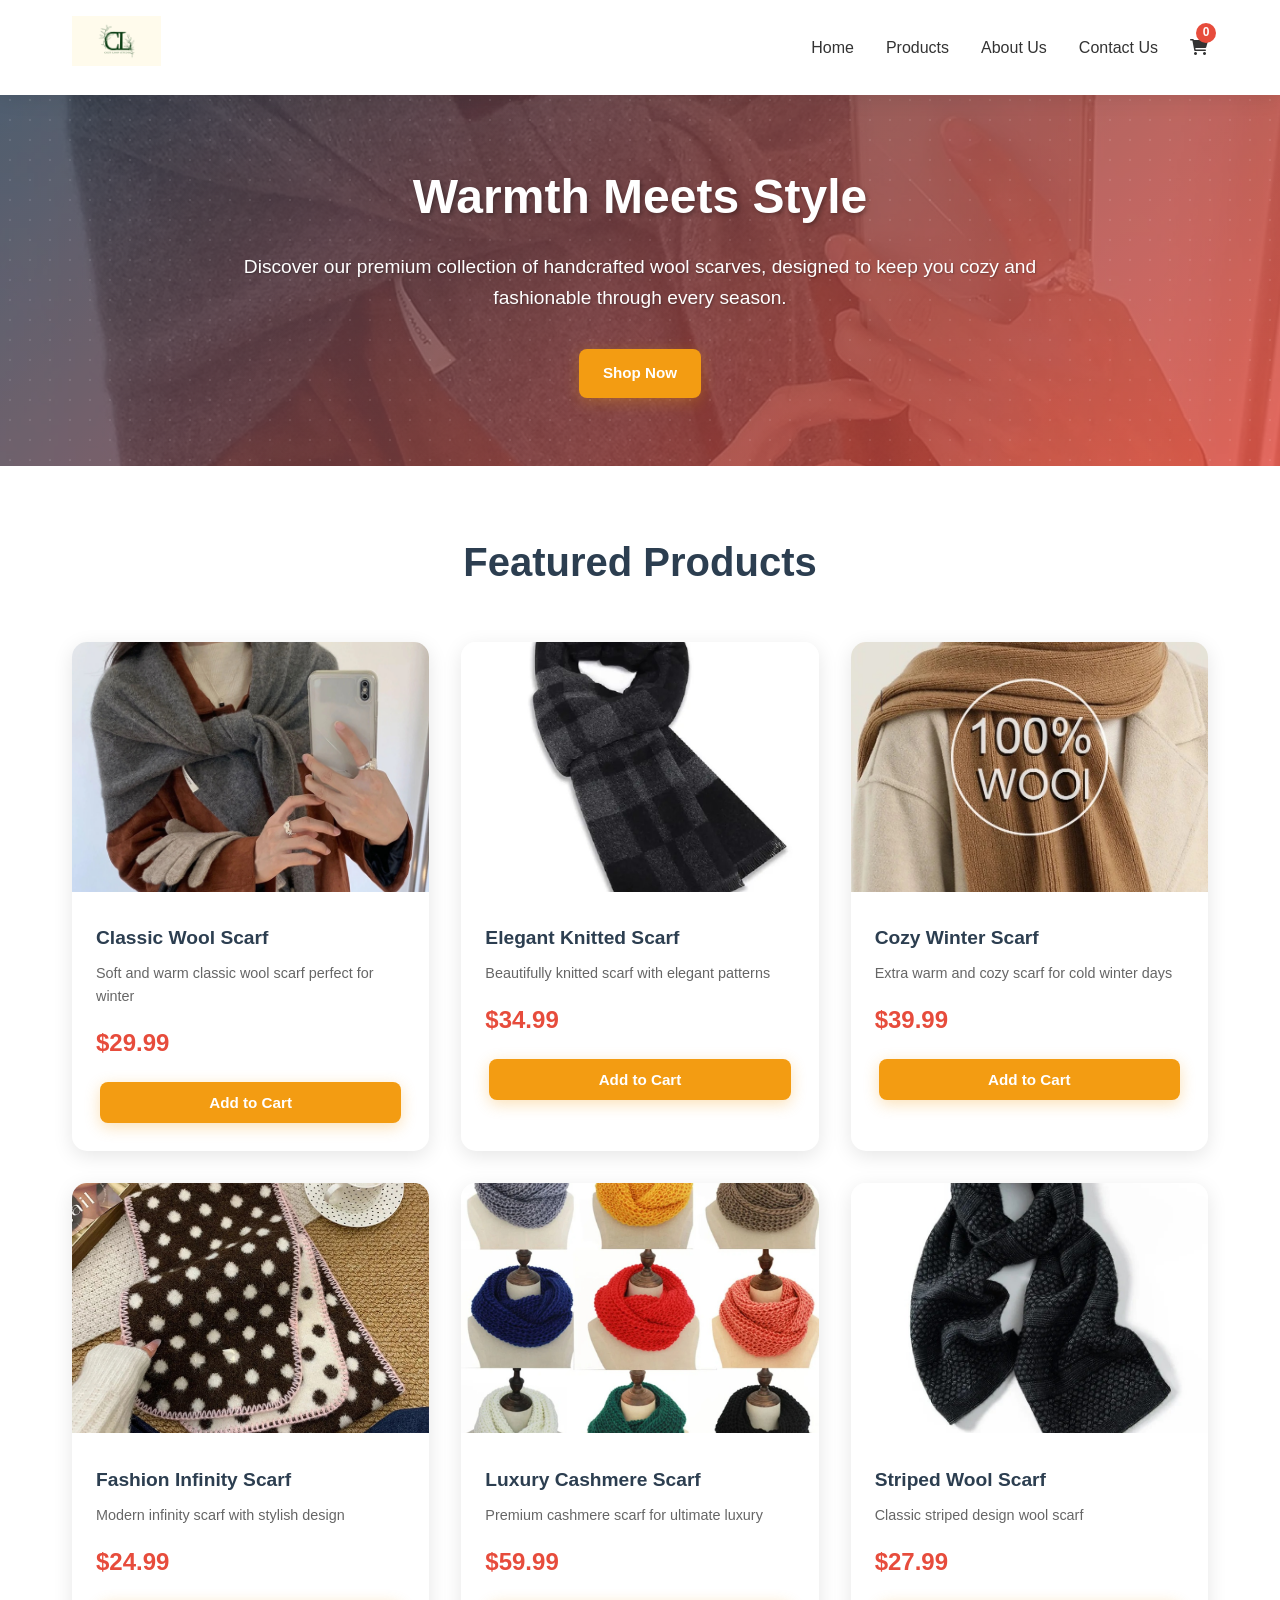
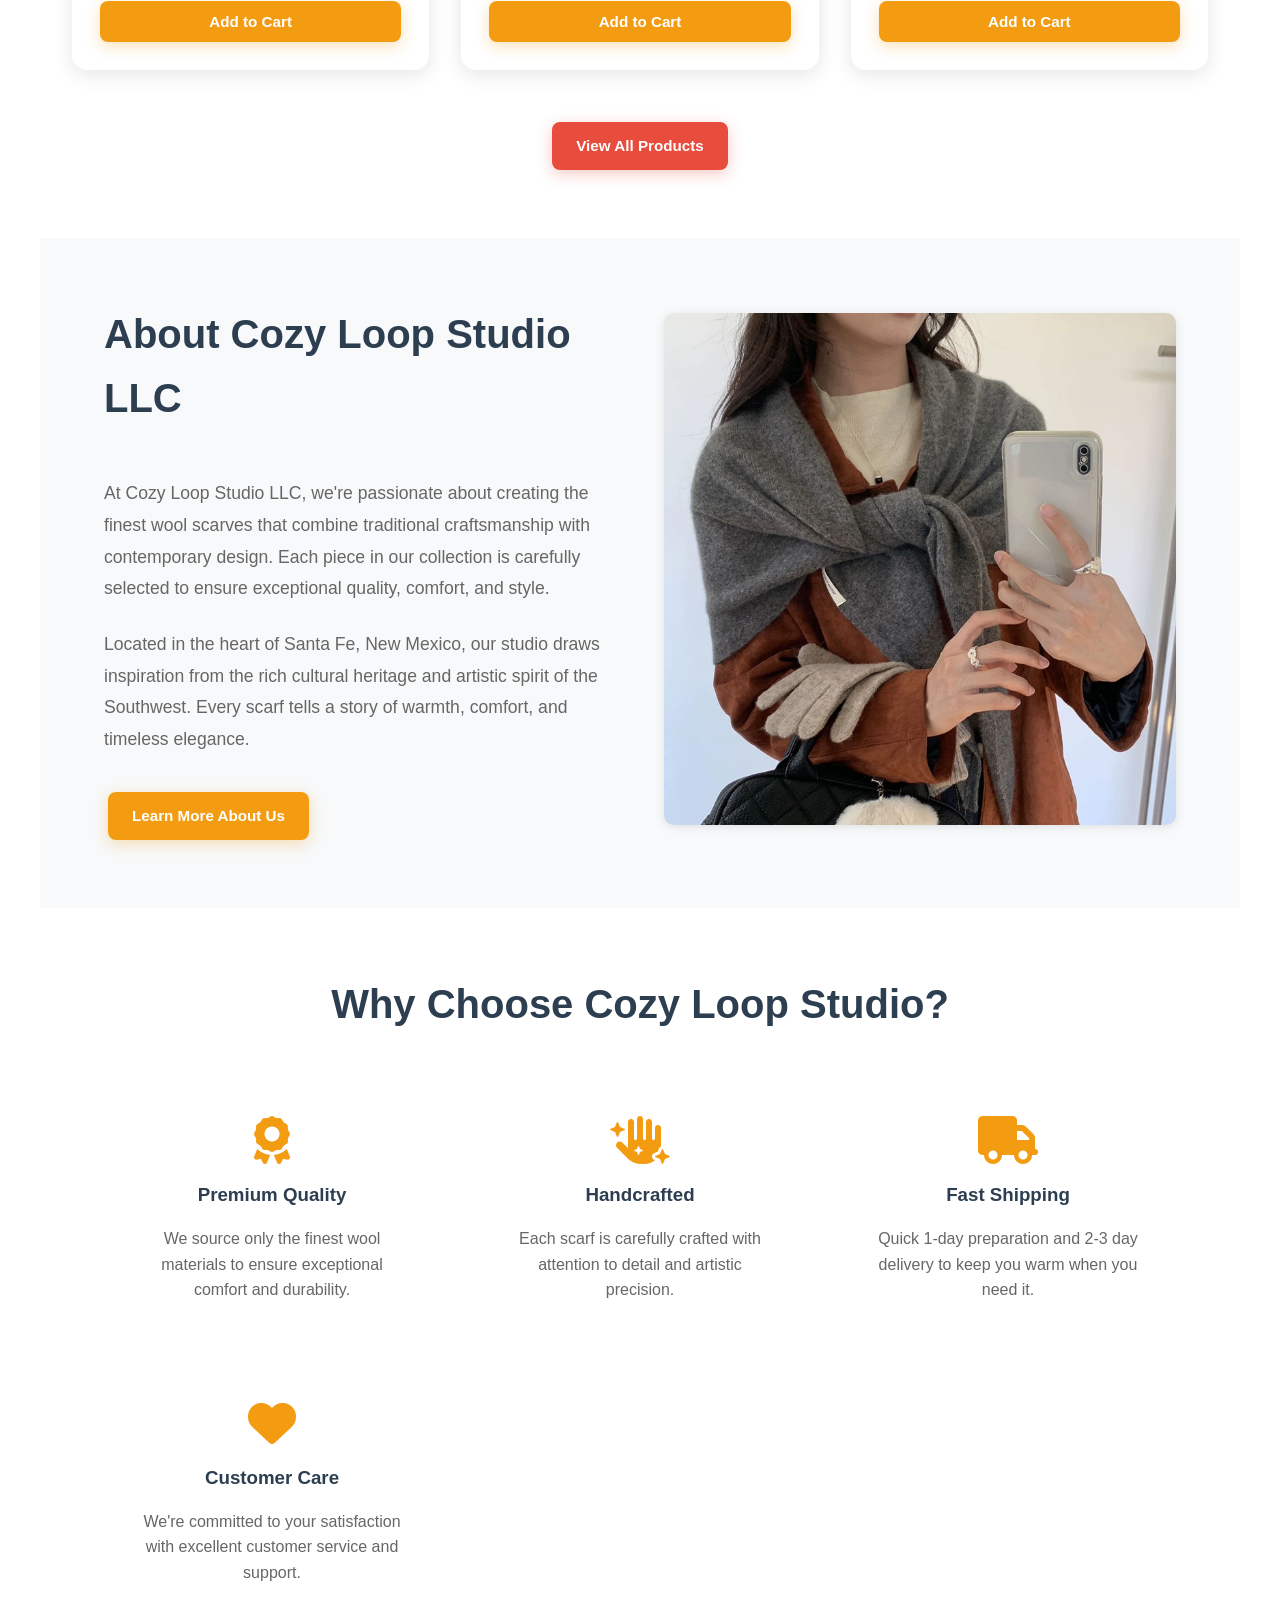
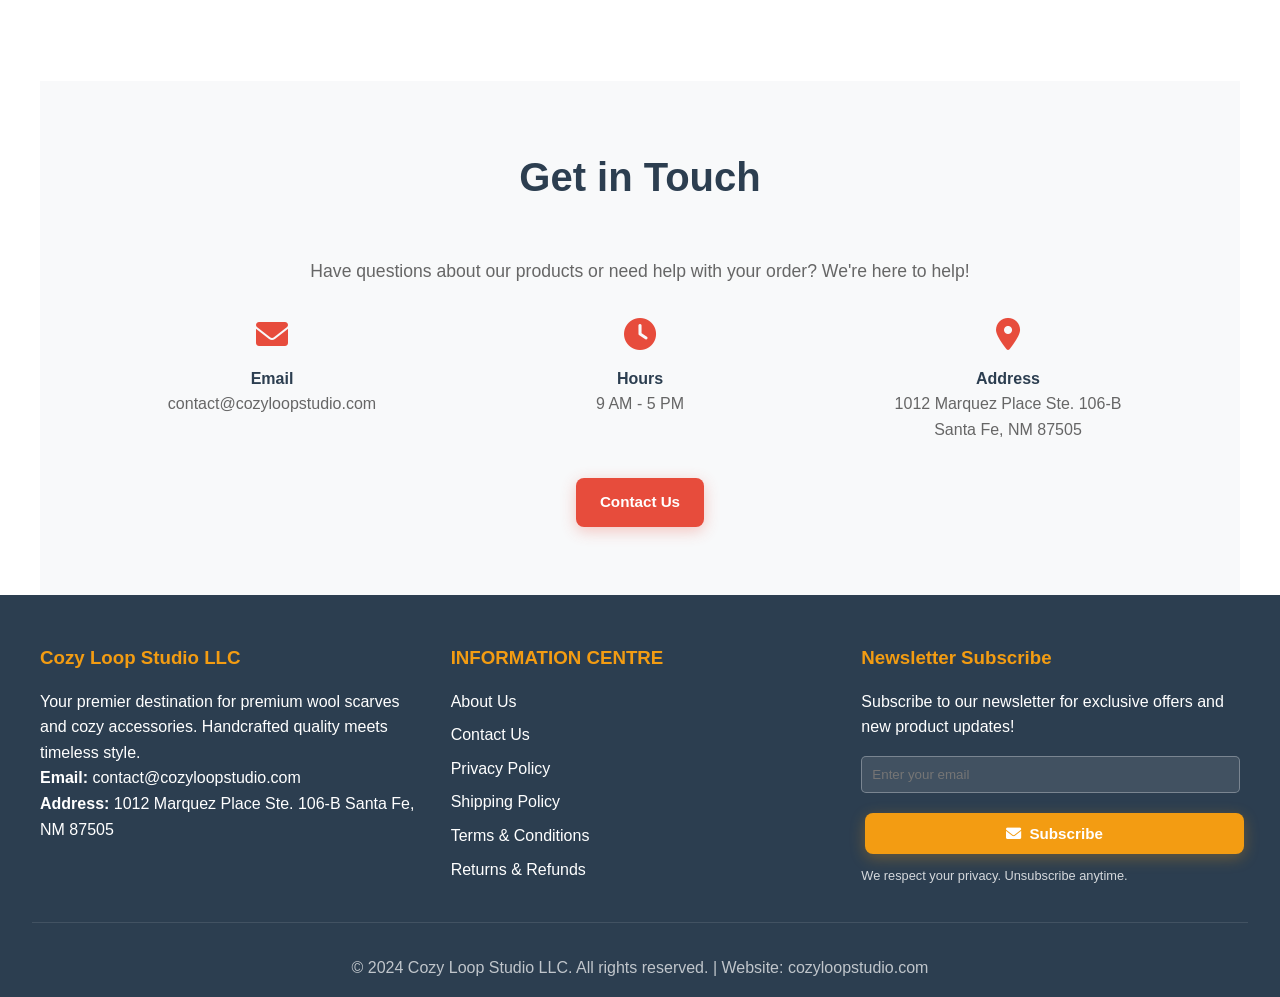
==== index.html @ 40c96709 "Cozy Loop Studio" ====
<!DOCTYPE html>
<html lang="en">
<head>
    <meta charset="UTF-8">
    <meta name="viewport" content="width=device-width, initial-scale=1.0">
    <title>Cozy Loop Studio LLC - Premium Wool Scarves</title>
    <meta name="description" content="Discover premium wool scarves and cozy accessories at Cozy Loop Studio LLC. Handcrafted quality for winter warmth and style.">
    <link rel="stylesheet" href="styles.css">
    <link href="https://cdnjs.cloudflare.com/ajax/libs/font-awesome/6.0.0/css/all.min.css" rel="stylesheet">
</head>
<body>
    <!-- Header & Navigation -->
    <header>
        <div class="nav-container">
            <a href="index.html" class="logo">
    <img src="logo/logo.webp" alt="Cozy Loop Studio LLC" style="height: 50px; width: auto;">
</a>
            <nav>
                <ul>
                    <li><a href="index.html">Home</a></li>
                    <li><a href="products.html">Products</a></li>
                    <li><a href="about.html">About Us</a></li>
                    <li><a href="contact.html">Contact Us</a></li>
                    <li>
                        <a href="cart.html" class="cart-icon">
                            <i class="fas fa-shopping-cart"></i>
                            <span class="cart-count">0</span>
                        </a>
                    </li>
                </ul>
            </nav>
        </div>
    </header>

    <!-- Hero Section -->
    <section class="hero">
        <div class="hero-content">
            <h1>Warmth Meets Style</h1>
            <p>Discover our premium collection of handcrafted wool scarves, designed to keep you cozy and fashionable through every season.</p>
            <a href="products.html" class="btn">Shop Now</a>
        </div>
    </section>

    <!-- Featured Products -->
    <section class="products">
        <h2 class="section-title">Featured Products</h2>
        <div class="product-grid" id="featured-products">
            <!-- Products will be loaded by JavaScript -->
        </div>
        <div style="text-align: center;">
            <a href="products.html" class="btn btn-secondary">View All Products</a>
        </div>
    </section>

    <!-- About Preview -->
    <section class="products" style="background: var(--bg-light);">
        <div style="max-width: 1200px; margin: 0 auto; padding: 0 2rem; display: grid; grid-template-columns: 1fr 1fr; gap: 3rem; align-items: center;">
            <div>
                <h2 class="section-title" style="text-align: left;">About Cozy Loop Studio LLC</h2>
                <p style="font-size: 1.1rem; line-height: 1.8; color: var(--text-light); margin-bottom: 1.5rem;">
                    At Cozy Loop Studio LLC, we're passionate about creating the finest wool scarves that combine traditional craftsmanship with contemporary design. Each piece in our collection is carefully selected to ensure exceptional quality, comfort, and style.
                </p>
                <p style="font-size: 1.1rem; line-height: 1.8; color: var(--text-light); margin-bottom: 2rem;">
                    Located in the heart of Santa Fe, New Mexico, our studio draws inspiration from the rich cultural heritage and artistic spirit of the Southwest. Every scarf tells a story of warmth, comfort, and timeless elegance.
                </p>
                <a href="about.html" class="btn">Learn More About Us</a>
            </div>
            <div>
                <img src="Sản phẩm 1/main_images/main-image-1.jpeg" alt="Cozy Loop Studio Products" style="width: 100%; border-radius: 10px; box-shadow: var(--shadow);">
            </div>
        </div>
    </section>

    <!-- Features -->
    <section class="products">
        <h2 class="section-title">Why Choose Cozy Loop Studio?</h2>
        <div style="display: grid; grid-template-columns: repeat(auto-fit, minmax(250px, 1fr)); gap: 2rem; max-width: 1200px; margin: 0 auto; padding: 0 2rem;">
            <div style="text-align: center; padding: 2rem;">
                <i class="fas fa-award" style="font-size: 3rem; color: var(--accent-color); margin-bottom: 1rem;"></i>
                <h3 style="color: var(--primary-color); margin-bottom: 1rem;">Premium Quality</h3>
                <p style="color: var(--text-light);">We source only the finest wool materials to ensure exceptional comfort and durability.</p>
            </div>
            <div style="text-align: center; padding: 2rem;">
                <i class="fas fa-hand-sparkles" style="font-size: 3rem; color: var(--accent-color); margin-bottom: 1rem;"></i>
                <h3 style="color: var(--primary-color); margin-bottom: 1rem;">Handcrafted</h3>
                <p style="color: var(--text-light);">Each scarf is carefully crafted with attention to detail and artistic precision.</p>
            </div>
            <div style="text-align: center; padding: 2rem;">
                <i class="fas fa-truck" style="font-size: 3rem; color: var(--accent-color); margin-bottom: 1rem;"></i>
                <h3 style="color: var(--primary-color); margin-bottom: 1rem;">Fast Shipping</h3>
                <p style="color: var(--text-light);">Quick 1-day preparation and 2-3 day delivery to keep you warm when you need it.</p>
            </div>
            <div style="text-align: center; padding: 2rem;">
                <i class="fas fa-heart" style="font-size: 3rem; color: var(--accent-color); margin-bottom: 1rem;"></i>
                <h3 style="color: var(--primary-color); margin-bottom: 1rem;">Customer Care</h3>
                <p style="color: var(--text-light);">We're committed to your satisfaction with excellent customer service and support.</p>
            </div>
        </div>
    </section>

    <!-- Contact Info -->
    <section class="products" style="background: var(--bg-light);">
        <div style="max-width: 1200px; margin: 0 auto; padding: 0 2rem; text-align: center;">
            <h2 class="section-title">Get in Touch</h2>
            <p style="font-size: 1.1rem; color: var(--text-light); margin-bottom: 2rem;">
                Have questions about our products or need help with your order? We're here to help!
            </p>
            <div style="display: grid; grid-template-columns: repeat(auto-fit, minmax(200px, 1fr)); gap: 2rem; margin-bottom: 2rem;">
                <div>
                    <i class="fas fa-envelope" style="font-size: 2rem; color: var(--secondary-color); margin-bottom: 1rem;"></i>
                    <h4 style="color: var(--primary-color);">Email</h4>
                    <p style="color: var(--text-light);">contact@cozyloopstudio.com</p>
                </div>
                <div>
                    <i class="fas fa-clock" style="font-size: 2rem; color: var(--secondary-color); margin-bottom: 1rem;"></i>
                    <h4 style="color: var(--primary-color);">Hours</h4>
                    <p style="color: var(--text-light);">9 AM - 5 PM</p>
                </div>
                <div>
                    <i class="fas fa-map-marker-alt" style="font-size: 2rem; color: var(--secondary-color); margin-bottom: 1rem;"></i>
                    <h4 style="color: var(--primary-color);">Address</h4>
                    <p style="color: var(--text-light);">1012 Marquez Place Ste. 106-B<br>Santa Fe, NM 87505</p>
                </div>
            </div>
            <a href="contact.html" class="btn btn-secondary">Contact Us</a>
        </div>
    </section>

    <!-- Footer -->
    <footer>
        <div class="footer-content">
            <div class="footer-section">
                <h3>Cozy Loop Studio LLC</h3>
                <p>Your premier destination for premium wool scarves and cozy accessories. Handcrafted quality meets timeless style.</p>
                <p><strong>Email:</strong> contact@cozyloopstudio.com</p>
                <p><strong>Address:</strong> 1012 Marquez Place Ste. 106-B Santa Fe, NM 87505</p>
            </div>
            <div class="footer-section">
                <h3>INFORMATION CENTRE</h3>
                <ul>
                    <li><a href="about.html">About Us</a></li>
                    <li><a href="contact.html">Contact Us</a></li>
                    <li><a href="privacy-policy.html">Privacy Policy</a></li>
                    <li><a href="shipping-policy.html">Shipping Policy</a></li>
                    <li><a href="terms-conditions.html">Terms & Conditions</a></li>
                    <li><a href="returns-refunds.html">Returns & Refunds</a></li>
                </ul>
            </div>
            <div class="footer-section">
                <h3>Newsletter Subscribe</h3>
                <p>Subscribe to our newsletter for exclusive offers and new product updates!</p>
                <form onsubmit="subscribeNewsletter(event)" style="margin-top: 1rem;">
                    <input type="email" placeholder="Enter your email" required style="width: 100%; padding: 10px; border: 1px solid rgba(255,255,255,0.3); background: rgba(255,255,255,0.1); color: white; border-radius: 5px; margin-bottom: 1rem;">
                    <button type="submit" class="btn" style="width: 100%; background: var(--accent-color); border: none;">
                        <i class="fas fa-envelope"></i> Subscribe
                    </button>
                </form>
                <p style="font-size: 0.8rem; margin-top: 0.5rem; opacity: 0.8;">We respect your privacy. Unsubscribe anytime.</p>
            </div>
        </div>
        <div class="footer-bottom">
            <p>&copy; 2024 Cozy Loop Studio LLC. All rights reserved. | Website: cozyloopstudio.com</p>
        </div>
    </footer>

    <script src="script.js"></script>
    <script>
        // Load featured products on home page
        document.addEventListener('DOMContentLoaded', function() {
            const featuredContainer = document.getElementById('featured-products');
            if (featuredContainer) {
                // Show first 6 products as featured
                const featuredProducts = products.slice(0, 6);
                featuredContainer.innerHTML = featuredProducts.map(product => `
                    <div class="product-card fade-in" onclick="viewProduct('${product.id}')">
                        <img src="${product.image}" alt="${product.name}" class="product-image">
                        <div class="product-info">
                            <h3 class="product-name">${product.name}</h3>
                            <p class="product-description">${product.description}</p>
                            <div class="product-price">$${product.price.toFixed(2)}</div>
                            <button class="btn" onclick="event.stopPropagation(); addToCart('${product.id}')">
                                Add to Cart
                            </button>
                        </div>
                    </div>
                `).join('');
            }
        });
    </script>
</body>
</html>
---- styles.css ----
/* Cozy Loop Studio LLC - Styles */
:root {
    --primary-color: #2c3e50;
    --secondary-color: #e74c3c;
    --accent-color: #f39c12;
    --text-dark: #333;
    --text-light: #666;
    --bg-light: #f8f9fa;
    --bg-white: #ffffff;
    --border-color: #dee2e6;
    --shadow: 0 2px 10px rgba(0,0,0,0.1);
    --shadow-hover: 0 5px 20px rgba(0,0,0,0.15);
}

* {
    margin: 0;
    padding: 0;
    box-sizing: border-box;
}

body {
    font-family: 'Segoe UI', Tahoma, Geneva, Verdana, sans-serif;
    line-height: 1.6;
    color: var(--text-dark);
    background-color: var(--bg-white);
}

/* Header & Navigation */
header {
    background: var(--bg-white);
    box-shadow: var(--shadow);
    position: sticky;
    top: 0;
    z-index: 1000;
}

.nav-container {
    max-width: 1200px;
    margin: 0 auto;
    padding: 1rem 2rem;
    display: flex;
    justify-content: space-between;
    align-items: center;
}

.logo {
    font-size: 1.8rem;
    font-weight: bold;
    color: var(--primary-color);
    text-decoration: none;
    transition: color 0.3s ease;
}

.logo:hover {
    color: var(--secondary-color);
}

nav ul {
    list-style: none;
    display: flex;
    gap: 2rem;
    align-items: center;
}

nav a {
    text-decoration: none;
    color: var(--text-dark);
    font-weight: 500;
    transition: color 0.3s ease;
    position: relative;
}

nav a:hover {
    color: var(--secondary-color);
}

nav a::after {
    content: '';
    position: absolute;
    bottom: -5px;
    left: 0;
    width: 0;
    height: 2px;
    background: var(--secondary-color);
    transition: width 0.3s ease;
}

nav a:hover::after {
    width: 100%;
}

.cart-icon {
    position: relative;
    cursor: pointer;
}

.cart-count {
    position: absolute;
    top: -8px;
    right: -8px;
    background: var(--secondary-color);
    color: white;
    border-radius: 50%;
    width: 20px;
    height: 20px;
    display: flex;
    align-items: center;
    justify-content: center;
    font-size: 0.75rem;
    font-weight: bold;
}

/* Hero Section */
.hero {
    background: linear-gradient(135deg, var(--primary-color), var(--secondary-color));
    color: white;
    padding: 4rem 2rem;
    text-align: center;
    position: relative;
    overflow: hidden;
}

.hero::before {
    content: '';
    position: absolute;
    top: 0;
    left: 0;
    right: 0;
    bottom: 0;
    background: url('Sản phẩm 1/main_images/main-image-1.jpeg') center/cover;
    opacity: 0.2;
    z-index: 0;
}

.hero-content {
    position: relative;
    z-index: 1;
    max-width: 800px;
    margin: 0 auto;
}

.hero h1 {
    font-size: 3rem;
    margin-bottom: 1rem;
    animation: fadeInUp 1s ease;
}

.hero p {
    font-size: 1.2rem;
    margin-bottom: 2rem;
    animation: fadeInUp 1s ease 0.2s both;
}

/* Button Styles with Proper Spacing */
.btn {
    display: inline-flex;
    align-items: center;
    justify-content: center;
    gap: 0.5rem;
    padding: 12px 24px;
    background: var(--accent-color);
    color: white;
    text-decoration: none;
    border-radius: 8px;
    font-weight: 600;
    font-size: 0.95rem;
    transition: all 0.3s cubic-bezier(0.4, 0, 0.2, 1);
    border: none;
    cursor: pointer;
    position: relative;
    overflow: hidden;
    min-width: 120px;
    margin: 4px;
    box-shadow: 0 4px 15px rgba(243, 156, 18, 0.3);
}

.btn::before {
    content: '';
    position: absolute;
    top: 50%;
    left: 50%;
    width: 0;
    height: 0;
    border-radius: 50%;
    background: rgba(255, 255, 255, 0.3);
    transform: translate(-50%, -50%);
    transition: width 0.6s ease, height 0.6s ease;
    z-index: 0;
}

.btn:hover::before {
    width: 300px;
    height: 300px;
}

.btn:hover {
    background: #e67e22;
    transform: translateY(-2px);
    box-shadow: 0 8px 25px rgba(243, 156, 18, 0.4);
}

.btn:active {
    transform: translateY(0);
    box-shadow: 0 4px 15px rgba(243, 156, 18, 0.3);
}

.btn-secondary {
    background: var(--secondary-color);
    box-shadow: 0 4px 15px rgba(231, 76, 60, 0.3);
}

.btn-secondary:hover {
    background: #c0392b;
    box-shadow: 0 8px 25px rgba(231, 76, 60, 0.4);
}

.btn i {
    z-index: 1;
}

.btn span {
    z-index: 1;
}

/* Button Group Spacing */
.button-group {
    display: flex;
    gap: 1rem;
    flex-wrap: wrap;
    align-items: center;
    margin: 1rem 0;
}

.button-group .btn {
    margin: 0;
}

/* Product Card Button */
.product-card .btn {
    width: calc(100% - 8px);
    margin: 4px;
}

/* Cart Button Spacing */
.quantity-controls {
    display: flex;
    align-items: center;
    gap: 0.5rem;
    margin: 1rem 0;
}

.quantity-btn {
    width: 35px;
    height: 35px;
    border: 2px solid var(--border-color);
    background: var(--bg-white);
    border-radius: 8px;
    cursor: pointer;
    display: flex;
    align-items: center;
    justify-content: center;
    transition: all 0.3s ease;
    font-size: 1rem;
}

.quantity-btn:hover {
    background: var(--primary-color);
    color: white;
    border-color: var(--primary-color);
    transform: scale(1.1);
}

/* Action Buttons with Better Spacing */
.action-buttons {
    display: flex;
    gap: 1rem;
    flex-wrap: wrap;
    margin: 1.5rem 0;
    align-items: center;
}

.action-buttons .btn {
    margin: 0;
    flex: 1;
    min-width: 140px;
}

/* Remove Button */
.remove-btn {
    background: var(--secondary-color);
    color: white;
    border: none;
    padding: 8px 16px;
    border-radius: 6px;
    cursor: pointer;
    transition: all 0.3s ease;
    font-size: 0.9rem;
    margin: 4px;
    box-shadow: 0 2px 8px rgba(231, 76, 60, 0.3);
}

.remove-btn:hover {
    background: #c0392b;
    transform: translateY(-1px);
    box-shadow: 0 4px 12px rgba(231, 76, 60, 0.4);
}

/* Products Section */
.products {
    padding: 4rem 2rem;
    max-width: 1200px;
    margin: 0 auto;
}

.section-title {
    text-align: center;
    font-size: 2.5rem;
    margin-bottom: 3rem;
    color: var(--primary-color);
}

.product-grid {
    display: grid;
    grid-template-columns: repeat(auto-fit, minmax(280px, 1fr));
    gap: 2rem;
    margin-bottom: 3rem;
}

.product-card {
    background: var(--bg-white);
    border-radius: 10px;
    overflow: hidden;
    box-shadow: var(--shadow);
    transition: all 0.3s ease;
    cursor: pointer;
}

.product-card:hover {
    transform: translateY(-5px);
    box-shadow: var(--shadow-hover);
}

.product-image {
    width: 100%;
    height: 250px;
    object-fit: cover;
    transition: transform 0.3s ease;
}

.product-card:hover .product-image {
    transform: scale(1.05);
}

.product-info {
    padding: 1.5rem;
}

.product-name {
    font-size: 1.2rem;
    font-weight: bold;
    margin-bottom: 0.5rem;
    color: var(--primary-color);
}

.product-price {
    font-size: 1.5rem;
    color: var(--secondary-color);
    font-weight: bold;
    margin-bottom: 1rem;
}

.product-description {
    color: var(--text-light);
    margin-bottom: 1rem;
    font-size: 0.9rem;
}

/* Cart Page */
.cart-container {
    max-width: 1200px;
    margin: 2rem auto;
    padding: 0 2rem;
}

.cart-items {
    background: var(--bg-white);
    border-radius: 10px;
    padding: 2rem;
    box-shadow: var(--shadow);
    margin-bottom: 2rem;
}

.cart-item {
    display: flex;
    align-items: center;
    padding: 1rem 0;
    border-bottom: 1px solid var(--border-color);
}

.cart-item:last-child {
    border-bottom: none;
}

.cart-item-image {
    width: 100px;
    height: 100px;
    object-fit: cover;
    border-radius: 5px;
    margin-right: 1.5rem;
}

.cart-item-info {
    flex: 1;
}

.cart-item-name {
    font-weight: bold;
    margin-bottom: 0.5rem;
}

.cart-item-price {
    color: var(--secondary-color);
    font-weight: bold;
}

.quantity-controls {
    display: flex;
    align-items: center;
    gap: 1rem;
}

.quantity-btn {
    width: 30px;
    height: 30px;
    border: 1px solid var(--border-color);
    background: var(--bg-white);
    border-radius: 5px;
    cursor: pointer;
    display: flex;
    align-items: center;
    justify-content: center;
    transition: all 0.3s ease;
}

.quantity-btn:hover {
    background: var(--primary-color);
    color: white;
}

.remove-btn {
    background: var(--secondary-color);
    color: white;
    border: none;
    padding: 5px 10px;
    border-radius: 5px;
    cursor: pointer;
    transition: background 0.3s ease;
}

.remove-btn:hover {
    background: #c0392b;
}

.cart-summary {
    background: var(--bg-white);
    border-radius: 10px;
    padding: 2rem;
    box-shadow: var(--shadow);
}

.summary-row {
    display: flex;
    justify-content: space-between;
    margin-bottom: 1rem;
}

.summary-row.total {
    font-size: 1.5rem;
    font-weight: bold;
    color: var(--primary-color);
    border-top: 2px solid var(--border-color);
    padding-top: 1rem;
}

/* Contact Page */
.contact-container {
    max-width: 800px;
    margin: 2rem auto;
    padding: 0 2rem;
}

.contact-info {
    background: var(--bg-white);
    border-radius: 10px;
    padding: 2rem;
    box-shadow: var(--shadow);
    margin-bottom: 2rem;
}

.contact-item {
    margin-bottom: 1.5rem;
}

.contact-item h3 {
    color: var(--primary-color);
    margin-bottom: 0.5rem;
}

.contact-form {
    background: var(--bg-white);
    border-radius: 10px;
    padding: 2rem;
    box-shadow: var(--shadow);
}

.form-group {
    margin-bottom: 1.5rem;
}

.form-group label {
    display: block;
    margin-bottom: 0.5rem;
    font-weight: bold;
    color: var(--primary-color);
}

.form-group input,
.form-group textarea {
    width: 100%;
    padding: 10px;
    border: 1px solid var(--border-color);
    border-radius: 5px;
    font-size: 1rem;
    transition: border-color 0.3s ease;
}

.form-group input:focus,
.form-group textarea:focus {
    outline: none;
    border-color: var(--secondary-color);
}

.form-group textarea {
    resize: vertical;
    min-height: 120px;
}

/* Footer */
footer {
    background: var(--primary-color);
    color: white;
    padding: 3rem 2rem 1rem;
}

.footer-content {
    max-width: 1200px;
    margin: 0 auto;
    display: grid;
    grid-template-columns: repeat(auto-fit, minmax(250px, 1fr));
    gap: 2rem;
    margin-bottom: 2rem;
}

.footer-section h3 {
    margin-bottom: 1rem;
    color: var(--accent-color);
}

.footer-section ul {
    list-style: none;
}

.footer-section ul li {
    margin-bottom: 0.5rem;
}

.footer-section a {
    color: white;
    text-decoration: none;
    transition: color 0.3s ease;
}

.footer-section a:hover {
    color: var(--accent-color);
}

.footer-bottom {
    text-align: center;
    padding-top: 2rem;
    border-top: 1px solid rgba(255,255,255,0.1);
    color: rgba(255,255,255,0.7);
}

/* Utility Pages */
.policy-container {
    max-width: 800px;
    margin: 2rem auto;
    padding: 0 2rem;
}

.policy-content {
    background: var(--bg-white);
    border-radius: 10px;
    padding: 2rem;
    box-shadow: var(--shadow);
    line-height: 1.8;
}

.policy-content h1 {
    color: var(--primary-color);
    margin-bottom: 2rem;
}

.policy-content h2 {
    color: var(--primary-color);
    margin: 2rem 0 1rem;
}

.policy-content ul {
    margin-left: 2rem;
    margin-bottom: 1rem;
}

.policy-content li {
    margin-bottom: 0.5rem;
}

/* Responsive Design */
@media (max-width: 768px) {
    .nav-container {
        flex-direction: column;
        gap: 1rem;
    }
    
    nav ul {
        flex-direction: column;
        text-align: center;
        gap: 1rem;
    }
    
    .hero h1 {
        font-size: 2rem;
    }
    
    .hero p {
        font-size: 1rem;
    }
    
    .product-grid {
        grid-template-columns: repeat(auto-fit, minmax(250px, 1fr));
        gap: 1rem;
    }
    
    .cart-item {
        flex-direction: column;
        text-align: center;
    }
    
    .cart-item-image {
        margin-right: 0;
        margin-bottom: 1rem;
    }
    
    .footer-content {
        grid-template-columns: 1fr;
        text-align: center;
    }
}

/* Modern Animations and Effects */
@keyframes fadeInUp {
    from {
        opacity: 0;
        transform: translateY(30px);
    }
    to {
        opacity: 1;
        transform: translateY(0);
    }
}

@keyframes slideInLeft {
    from {
        opacity: 0;
        transform: translateX(-50px);
    }
    to {
        opacity: 1;
        transform: translateX(0);
    }
}

@keyframes slideInRight {
    from {
        opacity: 0;
        transform: translateX(50px);
    }
    to {
        opacity: 1;
        transform: translateX(0);
    }
}

@keyframes pulse {
    0% { transform: scale(1); }
    50% { transform: scale(1.05); }
    100% { transform: scale(1); }
}

@keyframes float {
    0%, 100% { transform: translateY(0px); }
    50% { transform: translateY(-10px); }
}

@keyframes shimmer {
    0% { background-position: -1000px 0; }
    100% { background-position: 1000px 0; }
}

@keyframes glow {
    0%, 100% { box-shadow: 0 0 5px rgba(243, 156, 18, 0.3); }
    50% { box-shadow: 0 0 20px rgba(243, 156, 18, 0.6); }
}

/* Animated Elements */
.fade-in {
    animation: fadeInUp 0.6s ease forwards;
}

.slide-in-left {
    animation: slideInLeft 0.8s ease forwards;
}

.slide-in-right {
    animation: slideInRight 0.8s ease forwards;
}

.pulse-animation {
    animation: pulse 2s infinite;
}

.float-animation {
    animation: float 3s ease-in-out infinite;
}

/* Enhanced Product Cards */
.product-card {
    background: var(--bg-white);
    border-radius: 15px;
    overflow: hidden;
    box-shadow: 0 5px 20px rgba(0,0,0,0.1);
    transition: all 0.4s cubic-bezier(0.4, 0, 0.2, 1);
    cursor: pointer;
    position: relative;
}

.product-card::before {
    content: '';
    position: absolute;
    top: 0;
    left: 0;
    right: 0;
    bottom: 0;
    background: linear-gradient(45deg, transparent, rgba(255,255,255,0.1), transparent);
    transform: translateX(-100%);
    transition: transform 0.6s ease;
}

.product-card:hover::before {
    transform: translateX(100%);
}

.product-card:hover {
    transform: translateY(-8px) scale(1.02);
    box-shadow: 0 15px 40px rgba(0,0,0,0.15);
}

.product-image {
    width: 100%;
    height: 250px;
    object-fit: cover;
    transition: all 0.4s ease;
}

.product-card:hover .product-image {
    transform: scale(1.1);
    filter: brightness(1.05);
}

.product-info {
    padding: 1.5rem;
    position: relative;
    z-index: 1;
}

.product-name {
    font-size: 1.2rem;
    font-weight: bold;
    margin-bottom: 0.5rem;
    color: var(--primary-color);
    transition: color 0.3s ease;
}

.product-card:hover .product-name {
    color: var(--secondary-color);
}

.product-price {
    font-size: 1.5rem;
    color: var(--secondary-color);
    font-weight: bold;
    margin-bottom: 1rem;
    transition: transform 0.3s ease;
}

.product-card:hover .product-price {
    transform: scale(1.05);
}

/* Hero Section Enhancements */
.hero {
    background: linear-gradient(135deg, var(--primary-color), var(--secondary-color));
    color: white;
    padding: 4rem 2rem;
    text-align: center;
    position: relative;
    overflow: hidden;
}

.hero::before {
    content: '';
    position: absolute;
    top: 0;
    left: 0;
    right: 0;
    bottom: 0;
    background: url('Sản phẩm 1/main_images/main-image-1.jpeg') center/cover;
    opacity: 0.2;
    z-index: 0;
}

.hero::after {
    content: '';
    position: absolute;
    top: -50%;
    left: -50%;
    width: 200%;
    height: 200%;
    background: radial-gradient(circle, rgba(255,255,255,0.1) 1px, transparent 1px);
    background-size: 20px 20px;
    animation: float 20s ease-in-out infinite;
    z-index: 0;
}

.hero-content {
    position: relative;
    z-index: 1;
    max-width: 800px;
    margin: 0 auto;
}

.hero h1 {
    font-size: 3rem;
    margin-bottom: 1rem;
    animation: fadeInUp 1s ease;
    text-shadow: 2px 2px 4px rgba(0,0,0,0.3);
}

.hero p {
    font-size: 1.2rem;
    margin-bottom: 2rem;
    animation: fadeInUp 1s ease 0.2s both;
    text-shadow: 1px 1px 2px rgba(0,0,0,0.3);
}

/* Navigation Enhancements */
header {
    background: var(--bg-white);
    box-shadow: 0 2px 20px rgba(0,0,0,0.1);
    position: sticky;
    top: 0;
    z-index: 1000;
    transition: all 0.3s ease;
}

header.scrolled {
    box-shadow: 0 5px 30px rgba(0,0,0,0.15);
}

.logo {
    font-size: 1.8rem;
    font-weight: bold;
    color: var(--primary-color);
    text-decoration: none;
    transition: all 0.3s ease;
    position: relative;
}

.logo::after {
    content: '';
    position: absolute;
    bottom: -5px;
    left: 0;
    width: 0;
    height: 3px;
    background: var(--secondary-color);
    transition: width 0.3s ease;
}

.logo:hover::after {
    width: 100%;
}

nav a {
    text-decoration: none;
    color: var(--text-dark);
    font-weight: 500;
    transition: all 0.3s ease;
    position: relative;
    padding: 0.5rem 0;
}

nav a::before {
    content: '';
    position: absolute;
    bottom: 0;
    left: 50%;
    width: 0;
    height: 2px;
    background: var(--secondary-color);
    transform: translateX(-50%);
    transition: width 0.3s ease;
}

nav a:hover::before {
    width: 80%;
}

/* Cart Icon Animation */
.cart-icon {
    position: relative;
    cursor: pointer;
    transition: transform 0.3s ease;
}

.cart-icon:hover {
    transform: scale(1.1);
}

.cart-count {
    position: absolute;
    top: -8px;
    right: -8px;
    background: var(--secondary-color);
    color: white;
    border-radius: 50%;
    width: 20px;
    height: 20px;
    display: flex;
    align-items: center;
    justify-content: center;
    font-size: 0.75rem;
    font-weight: bold;
    animation: pulse 2s infinite;
}

/* Loading Animation */
.loading {
    display: inline-block;
    width: 20px;
    height: 20px;
    border: 3px solid rgba(255,255,255,.3);
    border-radius: 50%;
    border-top-color: white;
    animation: spin 1s ease-in-out infinite;
}

@keyframes spin {
    to { transform: rotate(360deg); }
}

/* Scroll Animations */
.scroll-reveal {
    opacity: 0;
    transform: translateY(30px);
    transition: all 0.6s ease;
}

.scroll-reveal.active {
    opacity: 1;
    transform: translateY(0);
}

/* Interactive Elements */
.interactive-card {
    transition: all 0.3s ease;
    cursor: pointer;
}

.interactive-card:hover {
    transform: translateY(-5px);
    box-shadow: 0 10px 30px rgba(0,0,0,0.15);
}

/* Shimmer Effect */
.shimmer {
    background: linear-gradient(90deg, 
        var(--bg-white) 0%, 
        rgba(255,255,255,0.8) 50%, 
        var(--bg-white) 100%);
    background-size: 200% 100%;
    animation: shimmer 2s infinite;
}

/* Glow Effect */
.glow-effect {
    animation: glow 2s ease-in-out infinite;
}

/* Parallax Effect */
.parallax {
    background-attachment: fixed;
    background-position: center;
    background-repeat: no-repeat;
    background-size: cover;
}

/* Search Bar */
.search-container {
    position: relative;
    margin-bottom: 2rem;
}

.search-bar {
    width: 100%;
    padding: 12px 20px;
    border: 2px solid var(--border-color);
    border-radius: 25px;
    font-size: 1rem;
    transition: border-color 0.3s ease;
}

.search-bar:focus {
    outline: none;
    border-color: var(--secondary-color);
}

.search-btn {
    position: absolute;
    right: 5px;
    top: 50%;
    transform: translateY(-50%);
    background: var(--secondary-color);
    border: none;
    border-radius: 50%;
    width: 35px;
    height: 35px;
    display: flex;
    align-items: center;
    justify-content: center;
    color: white;
    cursor: pointer;
    transition: background 0.3s ease;
}

.search-btn:hover {
    background: #c0392b;
}

/* Toast Notification */
.toast {
    position: fixed;
    bottom: 20px;
    right: 20px;
    background: var(--primary-color);
    color: white;
    padding: 1rem 1.5rem;
    border-radius: 5px;
    box-shadow: var(--shadow-hover);
    transform: translateX(400px);
    transition: transform 0.3s ease;
    z-index: 2000;
}

.toast.show {
    transform: translateX(0);
}

.toast.success {
    background: #27ae60;
}

.toast.error {
    background: var(--secondary-color);
}

/* Loading Spinner */
.loading {
    display: inline-block;
    width: 20px;
    height: 20px;
    border: 3px solid rgba(255,255,255,.3);
    border-radius: 50%;
    border-top-color: white;
    animation: spin 1s ease-in-out infinite;
}

@keyframes spin {
    to { transform: rotate(360deg); }
}
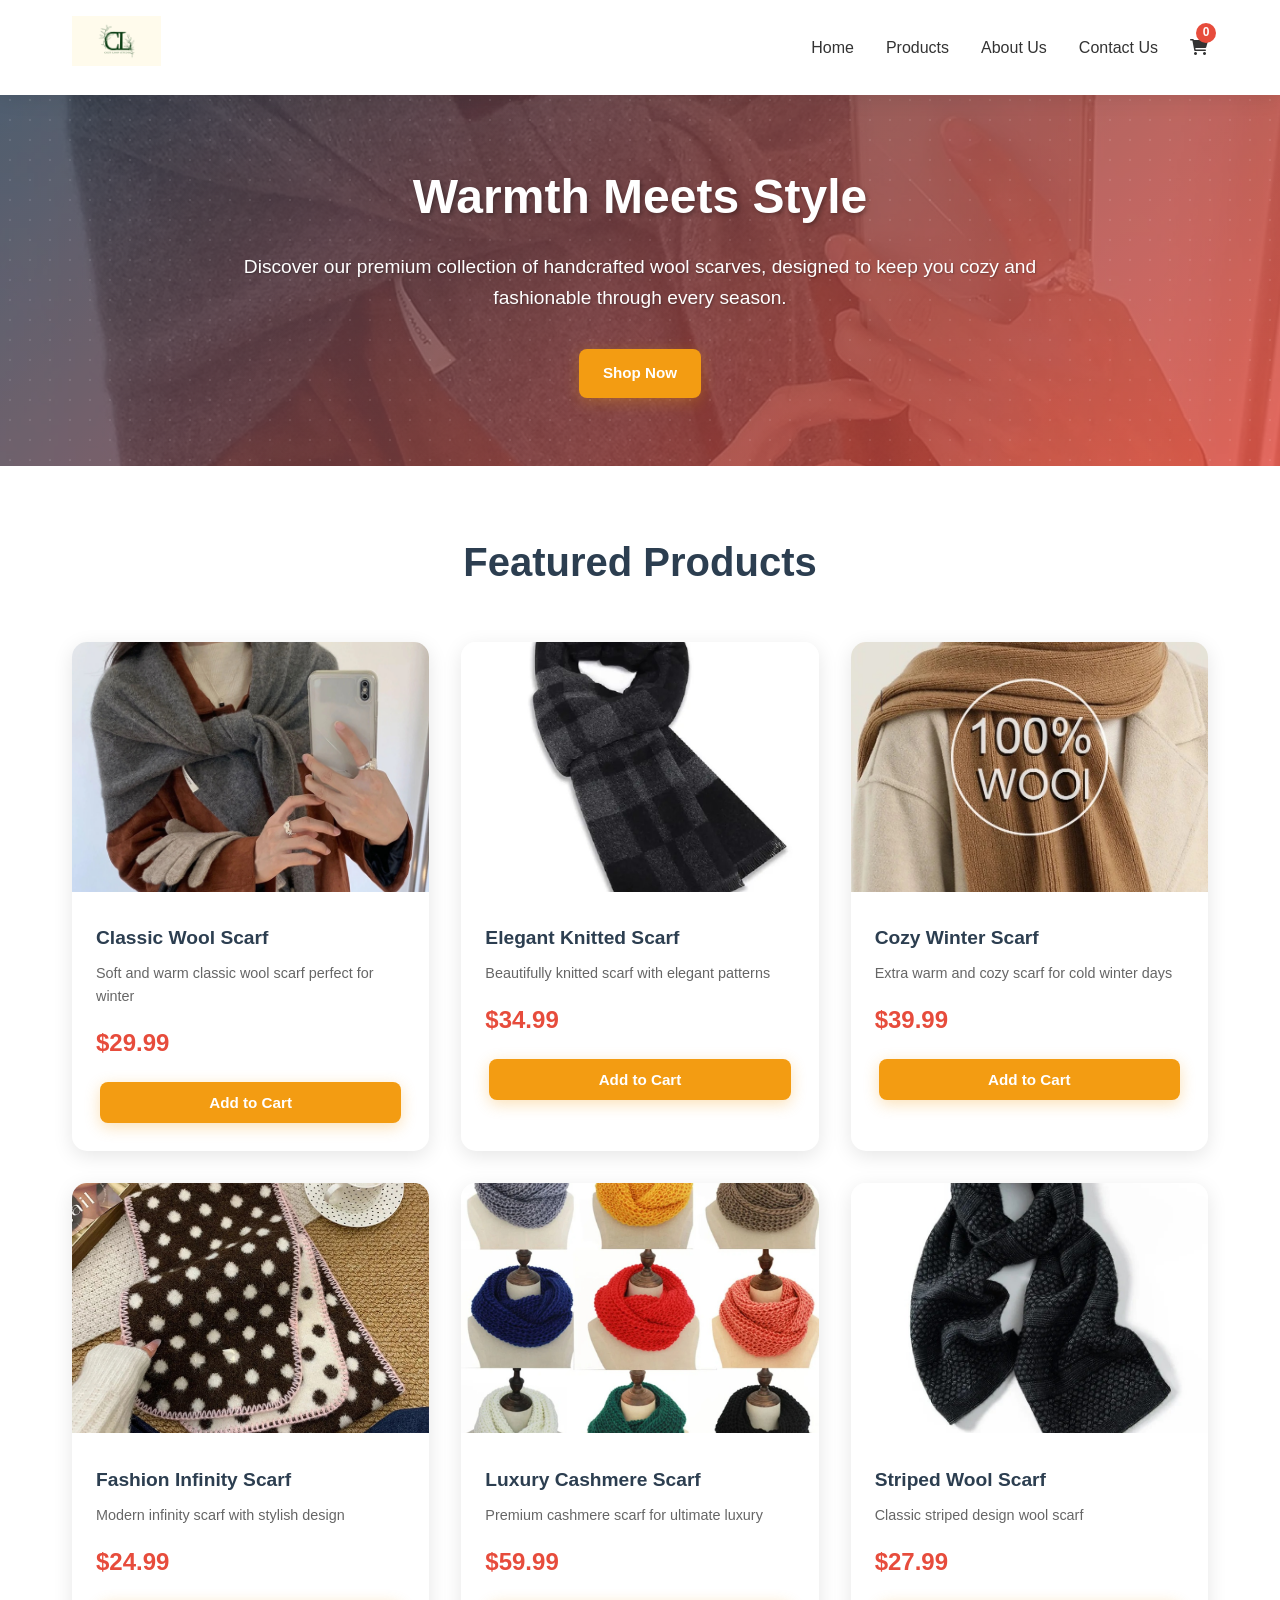
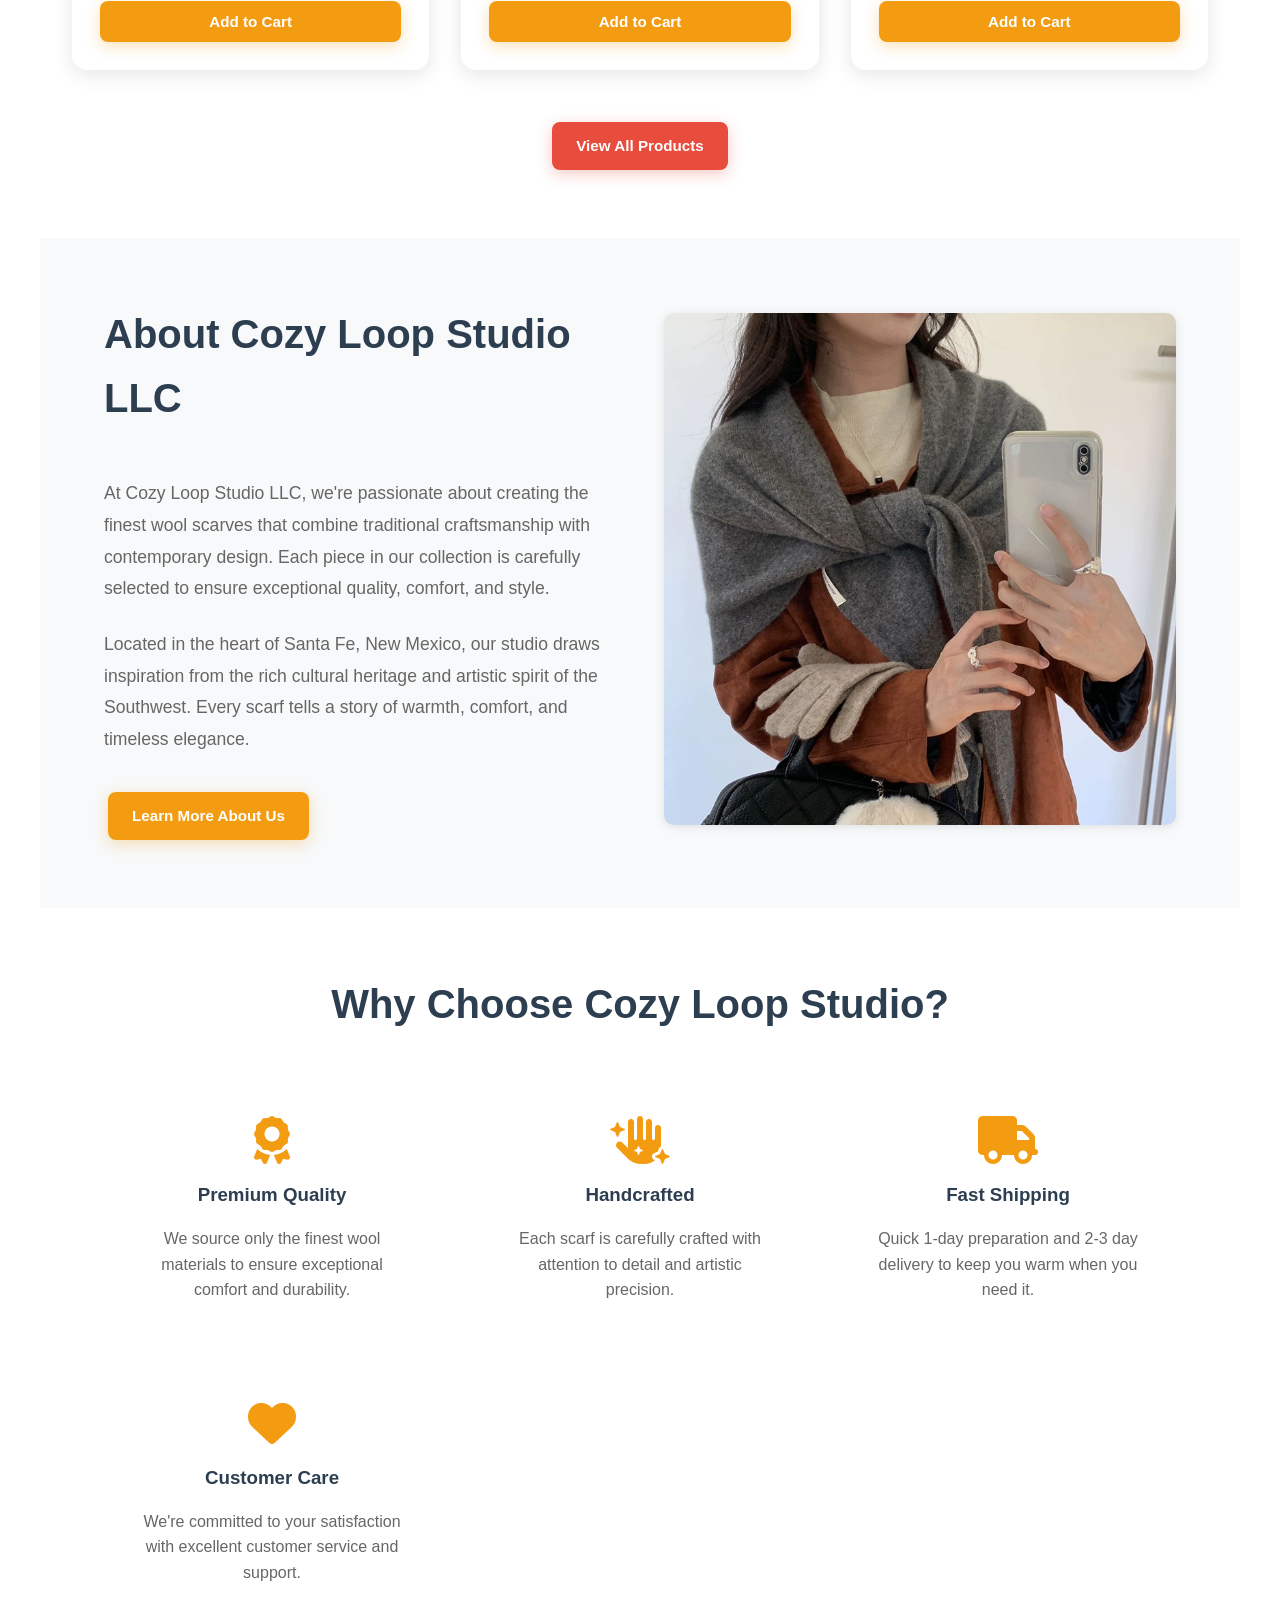
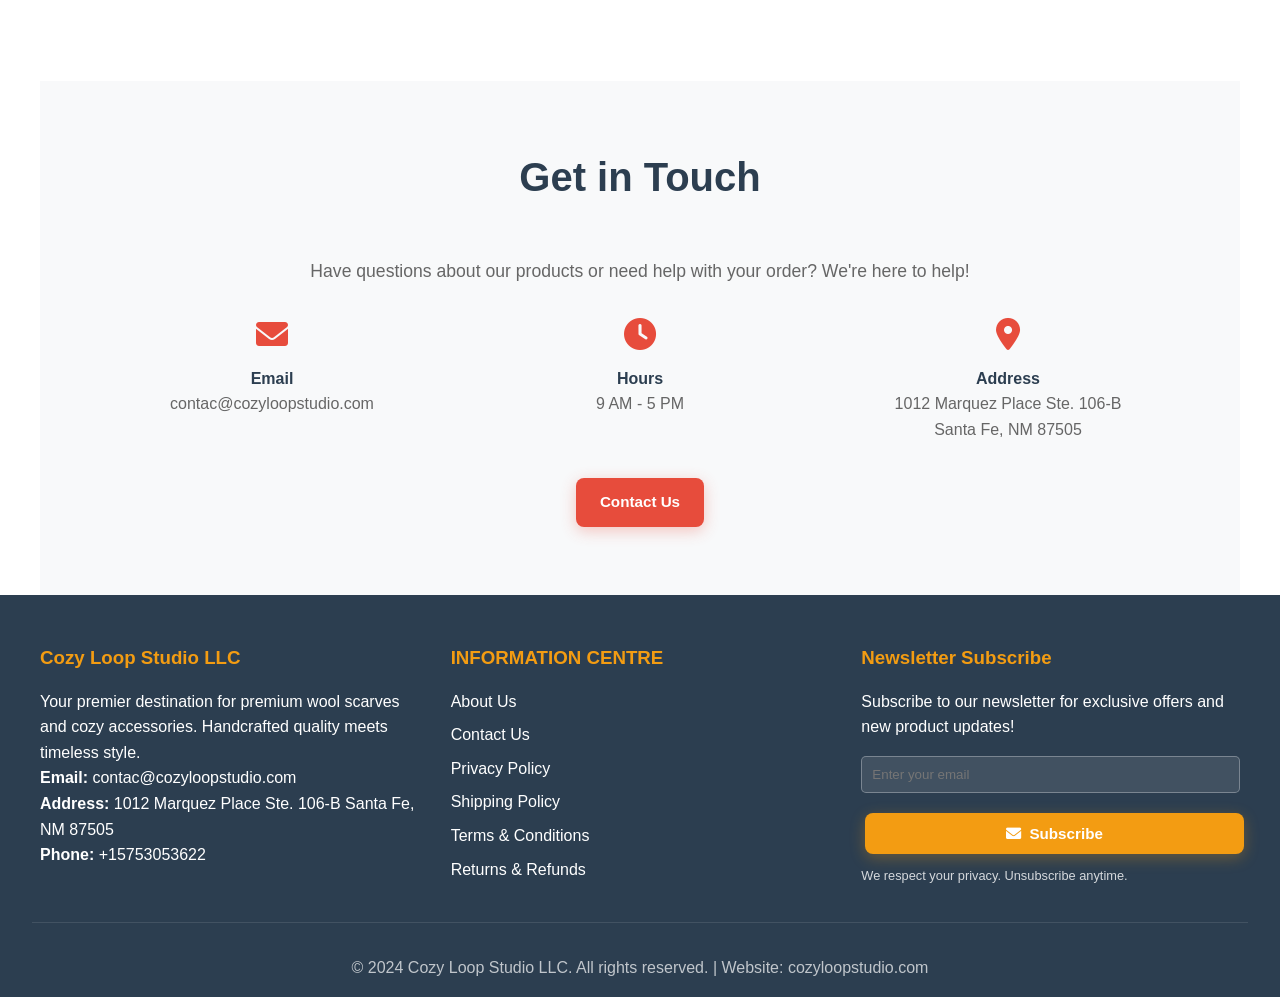
==== commit 566a5d4e: "first commit" ====
--- a/index.html
+++ b/index.html
@@ -109,7 +109,7 @@
                 <div>
                     <i class="fas fa-envelope" style="font-size: 2rem; color: var(--secondary-color); margin-bottom: 1rem;"></i>
                     <h4 style="color: var(--primary-color);">Email</h4>
-                    <p style="color: var(--text-light);">contact@cozyloopstudio.com</p>
+                    <p style="color: var(--text-light);">contac@cozyloopstudio.com</p>
                 </div>
                 <div>
                     <i class="fas fa-clock" style="font-size: 2rem; color: var(--secondary-color); margin-bottom: 1rem;"></i>
@@ -132,8 +132,9 @@
             <div class="footer-section">
                 <h3>Cozy Loop Studio LLC</h3>
                 <p>Your premier destination for premium wool scarves and cozy accessories. Handcrafted quality meets timeless style.</p>
-                <p><strong>Email:</strong> contact@cozyloopstudio.com</p>
+                <p><strong>Email:</strong> contac@cozyloopstudio.com</p>
                 <p><strong>Address:</strong> 1012 Marquez Place Ste. 106-B Santa Fe, NM 87505</p>
+                <p><strong>Phone:</strong> +15753053622</p>
             </div>
             <div class="footer-section">
                 <h3>INFORMATION CENTRE</h3>
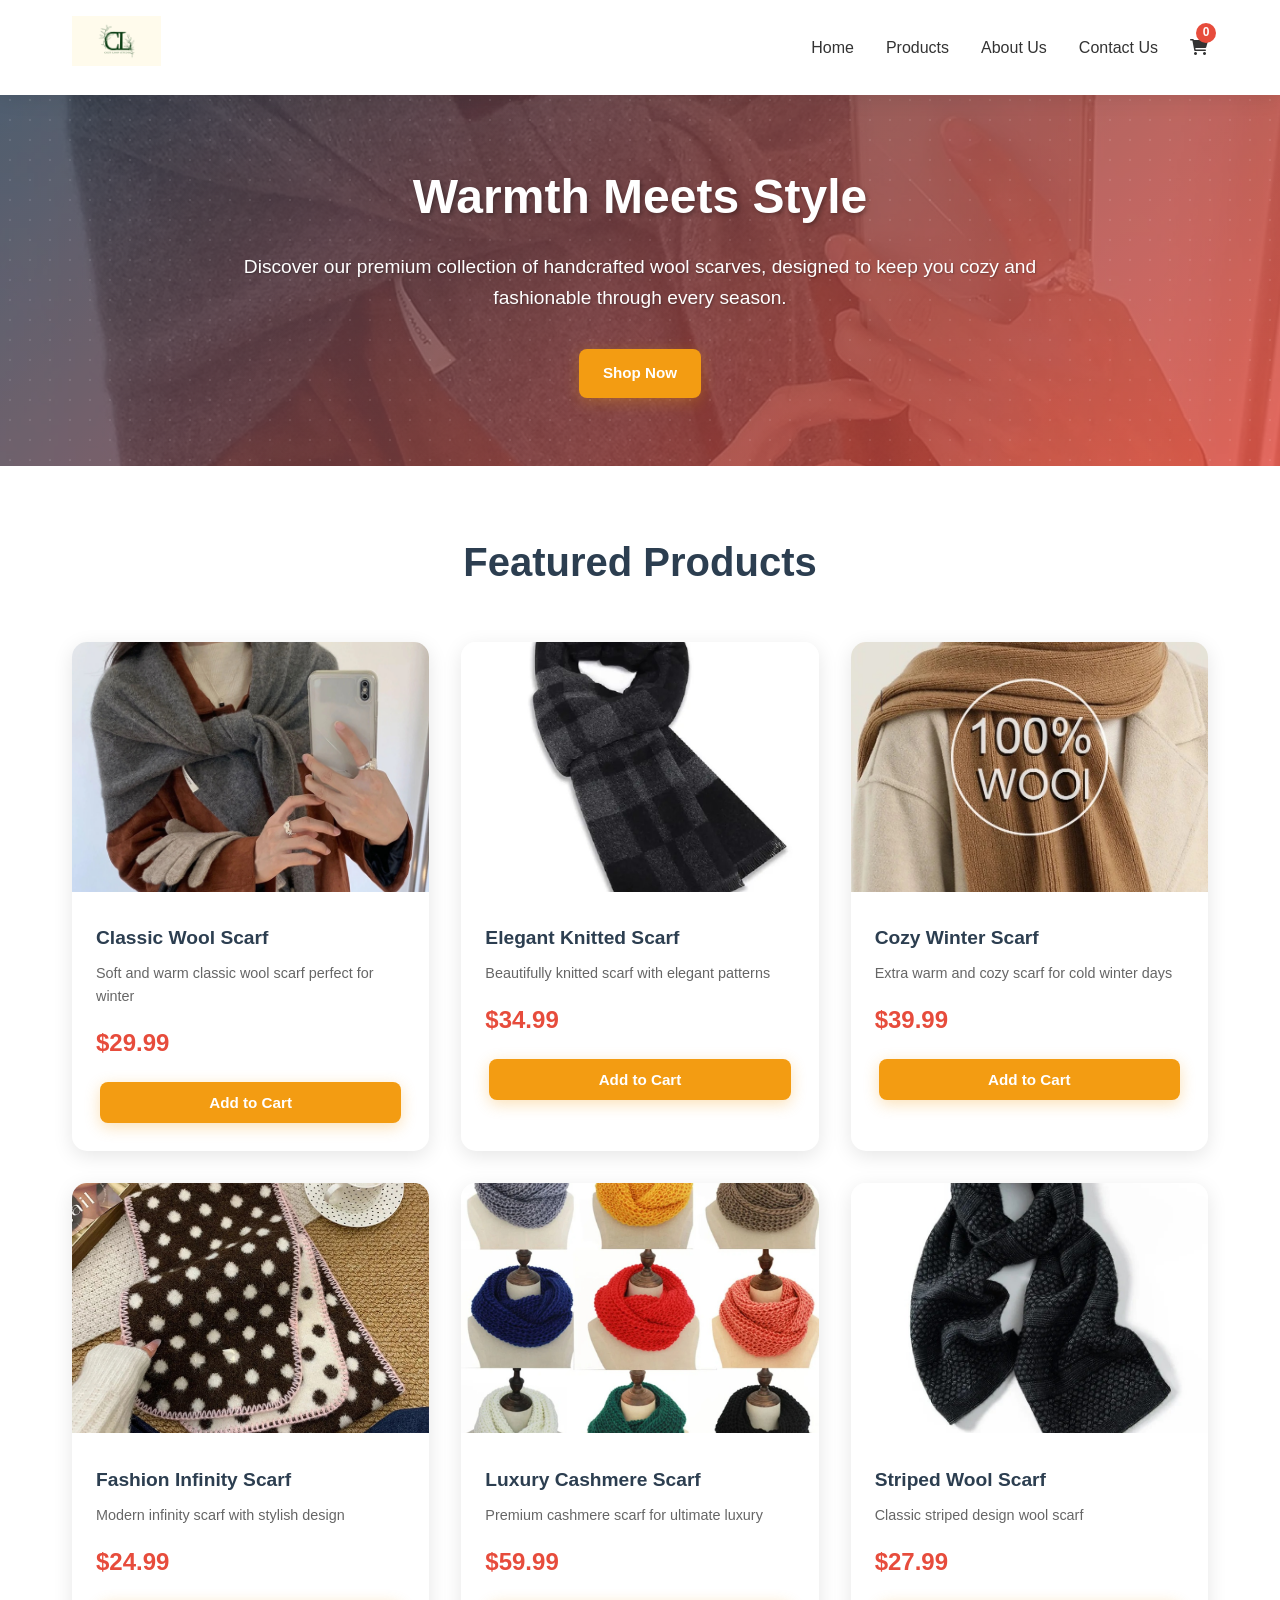
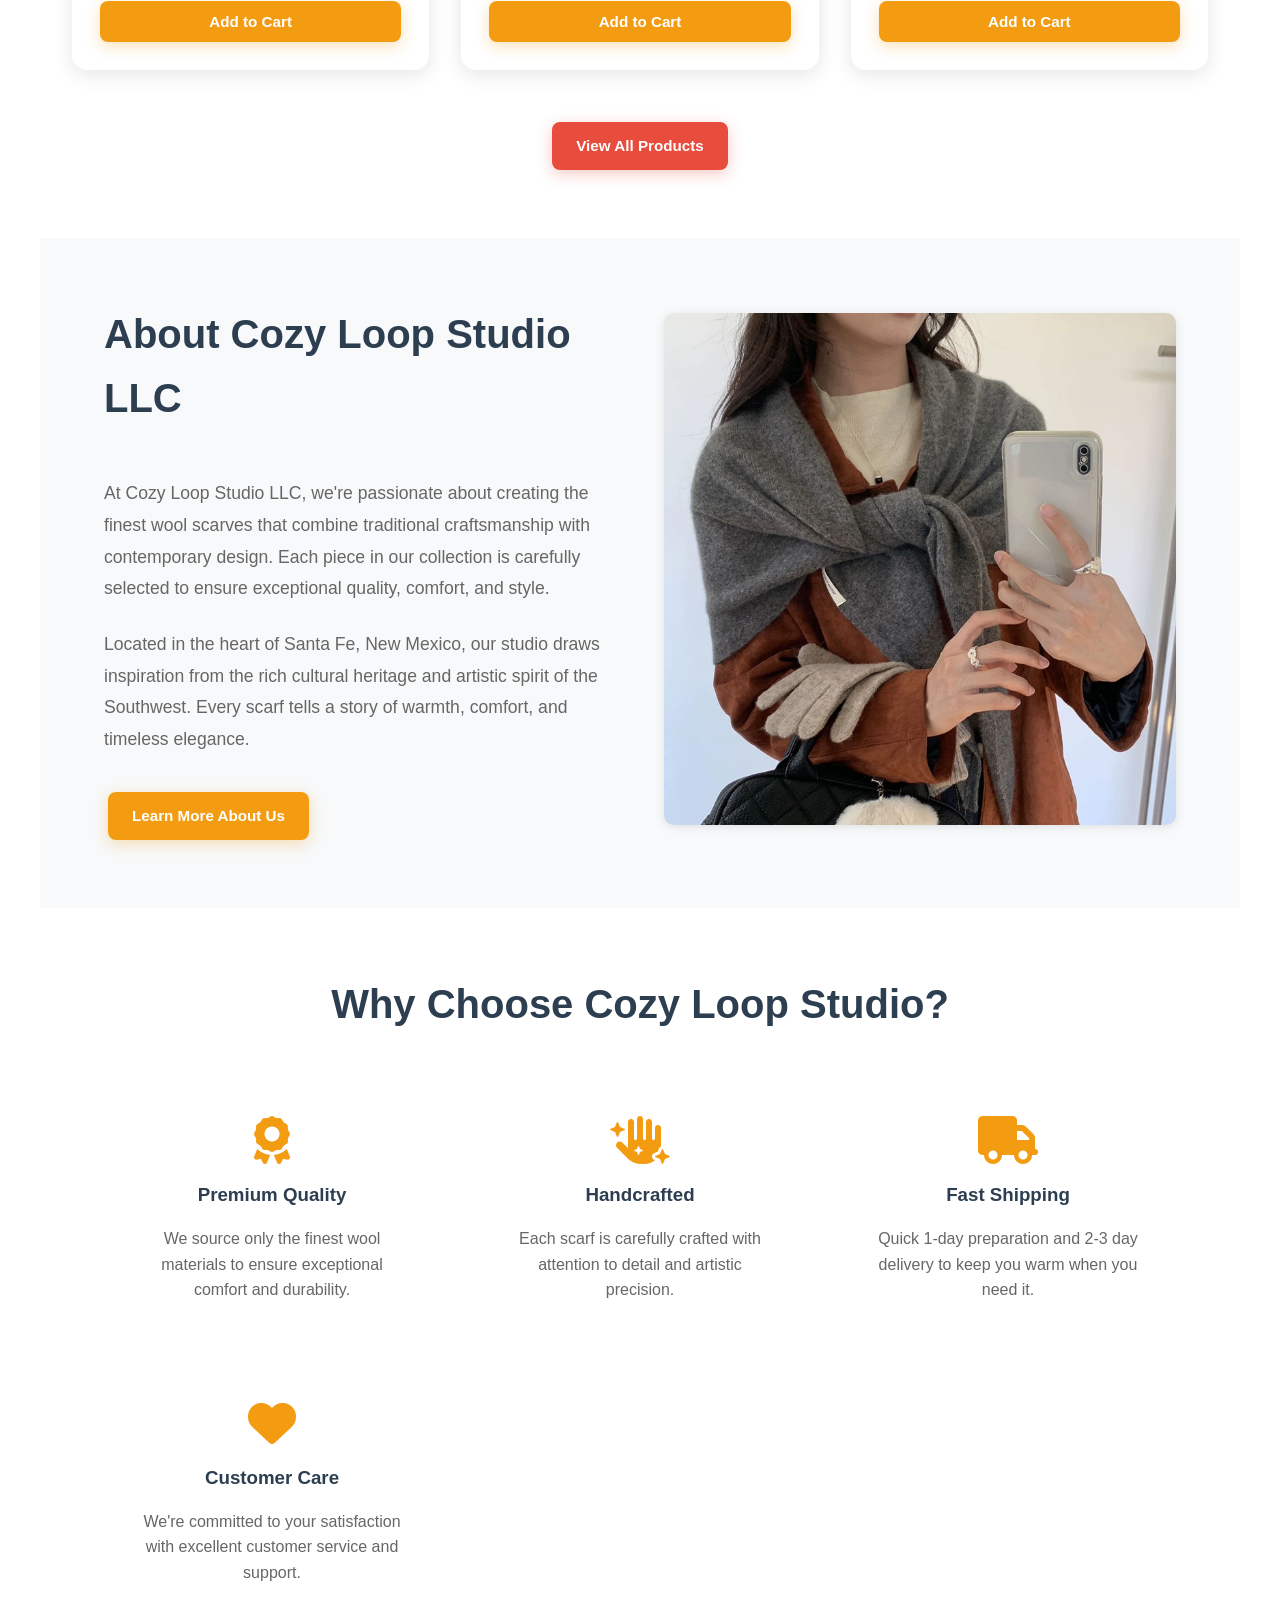
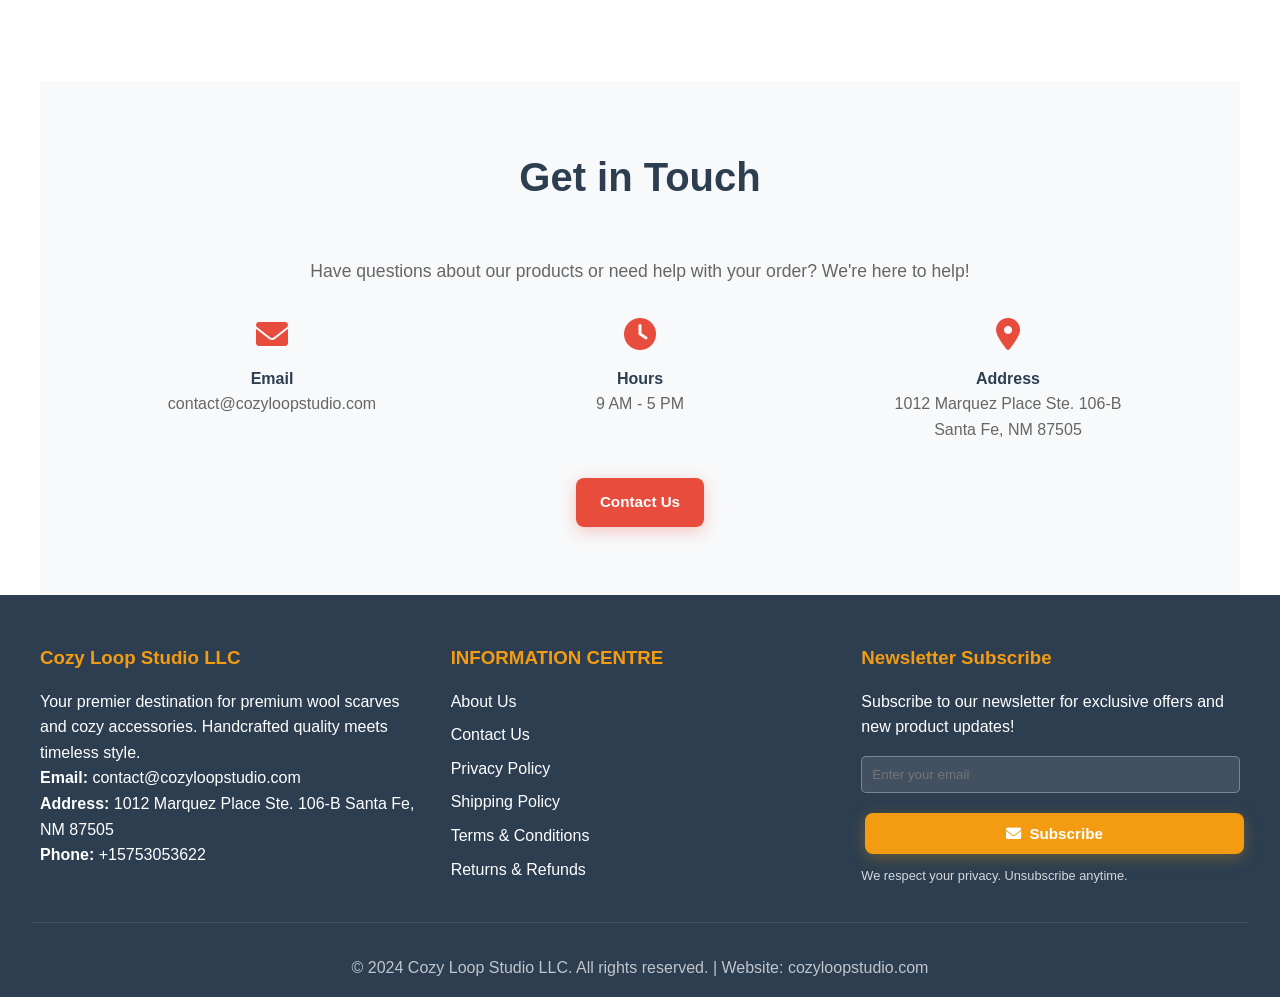
==== commit a319f890: "first commit" ====
--- a/index.html
+++ b/index.html
@@ -109,7 +109,7 @@
                 <div>
                     <i class="fas fa-envelope" style="font-size: 2rem; color: var(--secondary-color); margin-bottom: 1rem;"></i>
                     <h4 style="color: var(--primary-color);">Email</h4>
-                    <p style="color: var(--text-light);">contac@cozyloopstudio.com</p>
+                    <p style="color: var(--text-light);">contact@cozyloopstudio.com</p>
                 </div>
                 <div>
                     <i class="fas fa-clock" style="font-size: 2rem; color: var(--secondary-color); margin-bottom: 1rem;"></i>
@@ -132,7 +132,7 @@
             <div class="footer-section">
                 <h3>Cozy Loop Studio LLC</h3>
                 <p>Your premier destination for premium wool scarves and cozy accessories. Handcrafted quality meets timeless style.</p>
-                <p><strong>Email:</strong> contac@cozyloopstudio.com</p>
+                <p><strong>Email:</strong> contact@cozyloopstudio.com</p>
                 <p><strong>Address:</strong> 1012 Marquez Place Ste. 106-B Santa Fe, NM 87505</p>
                 <p><strong>Phone:</strong> +15753053622</p>
             </div>
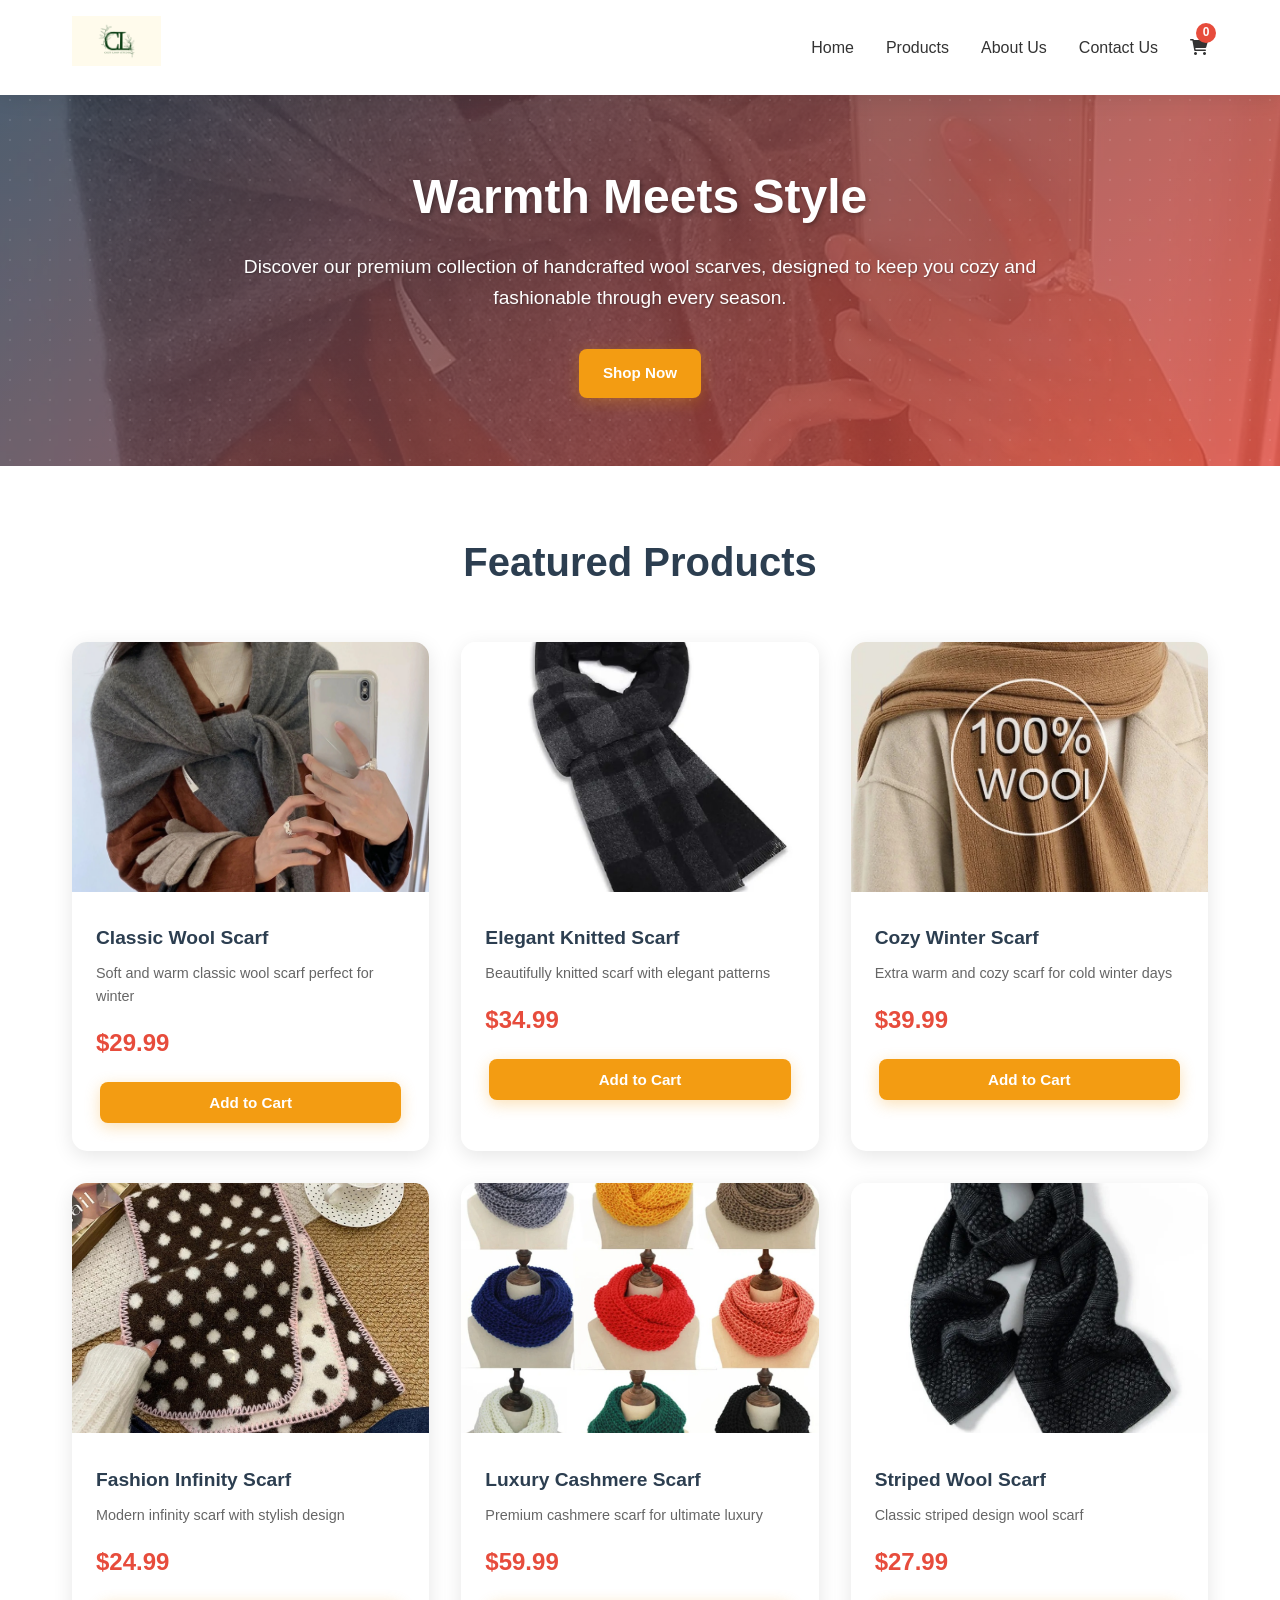
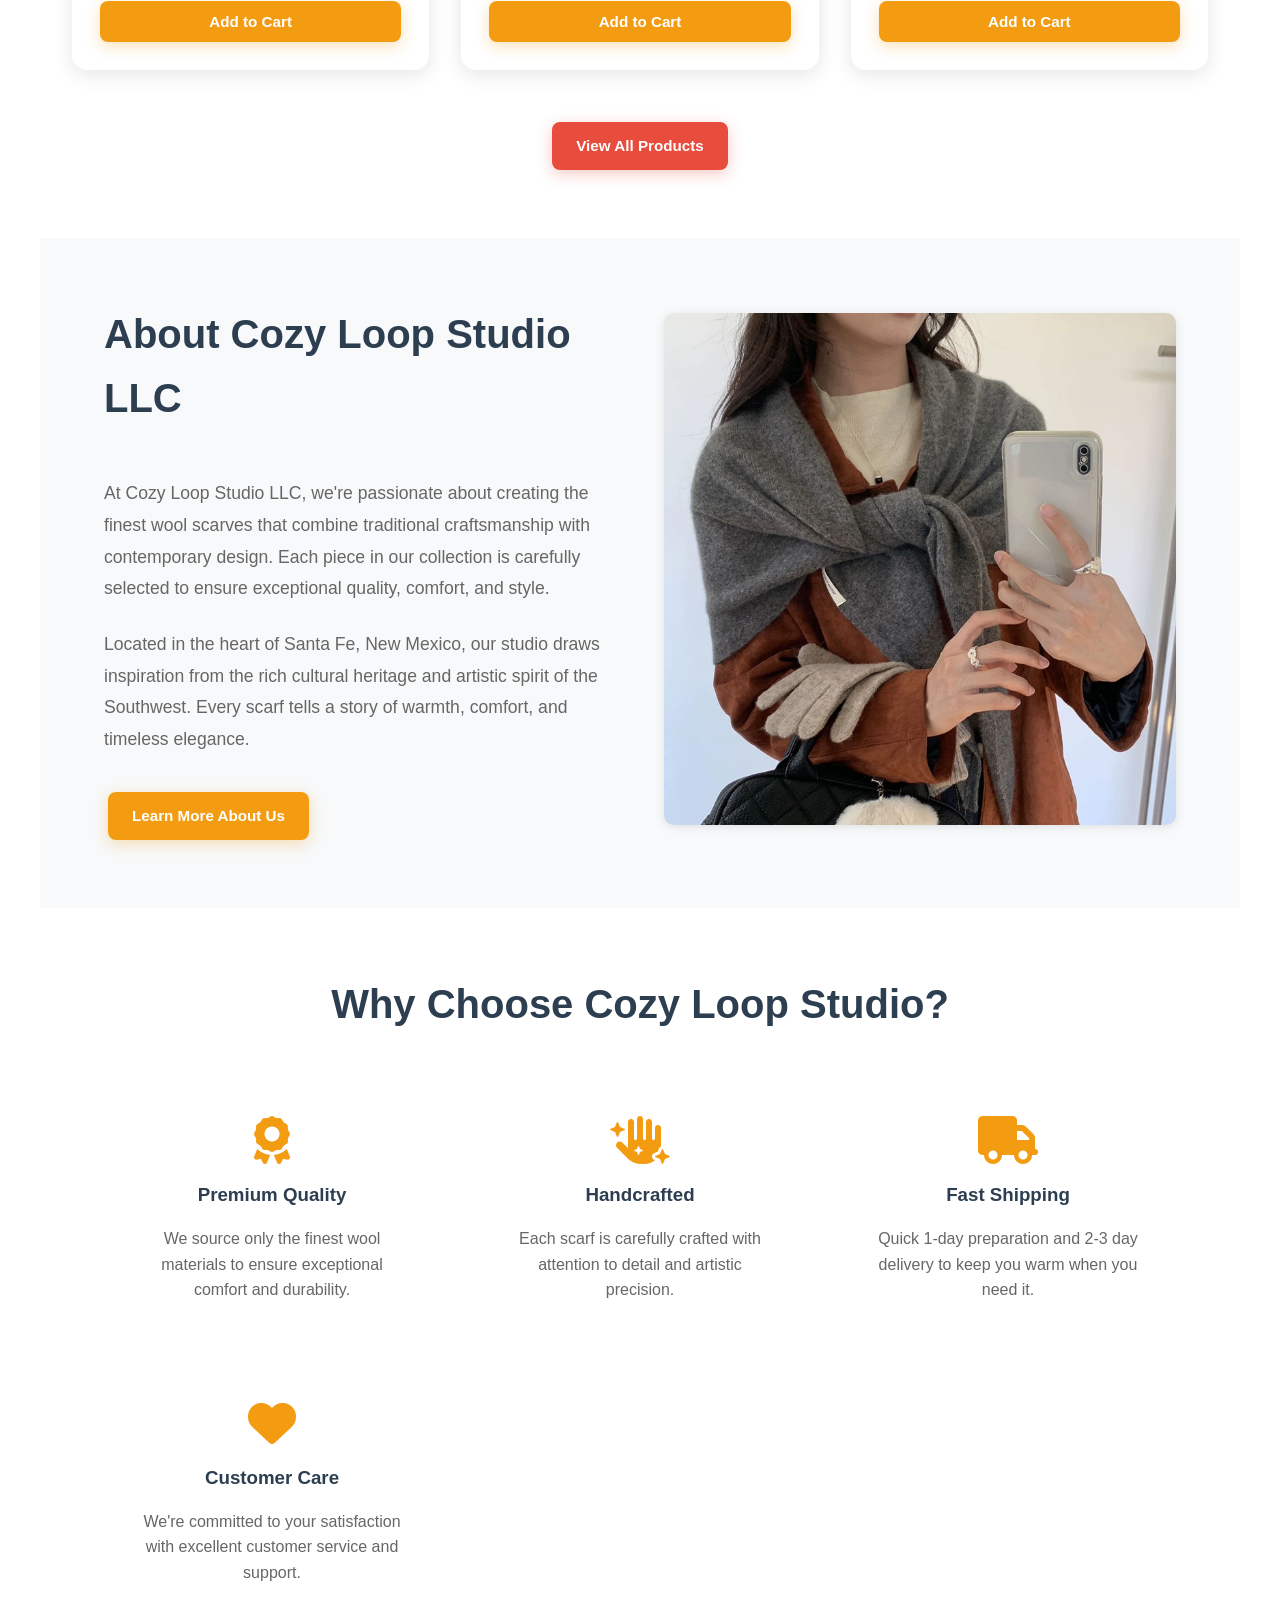
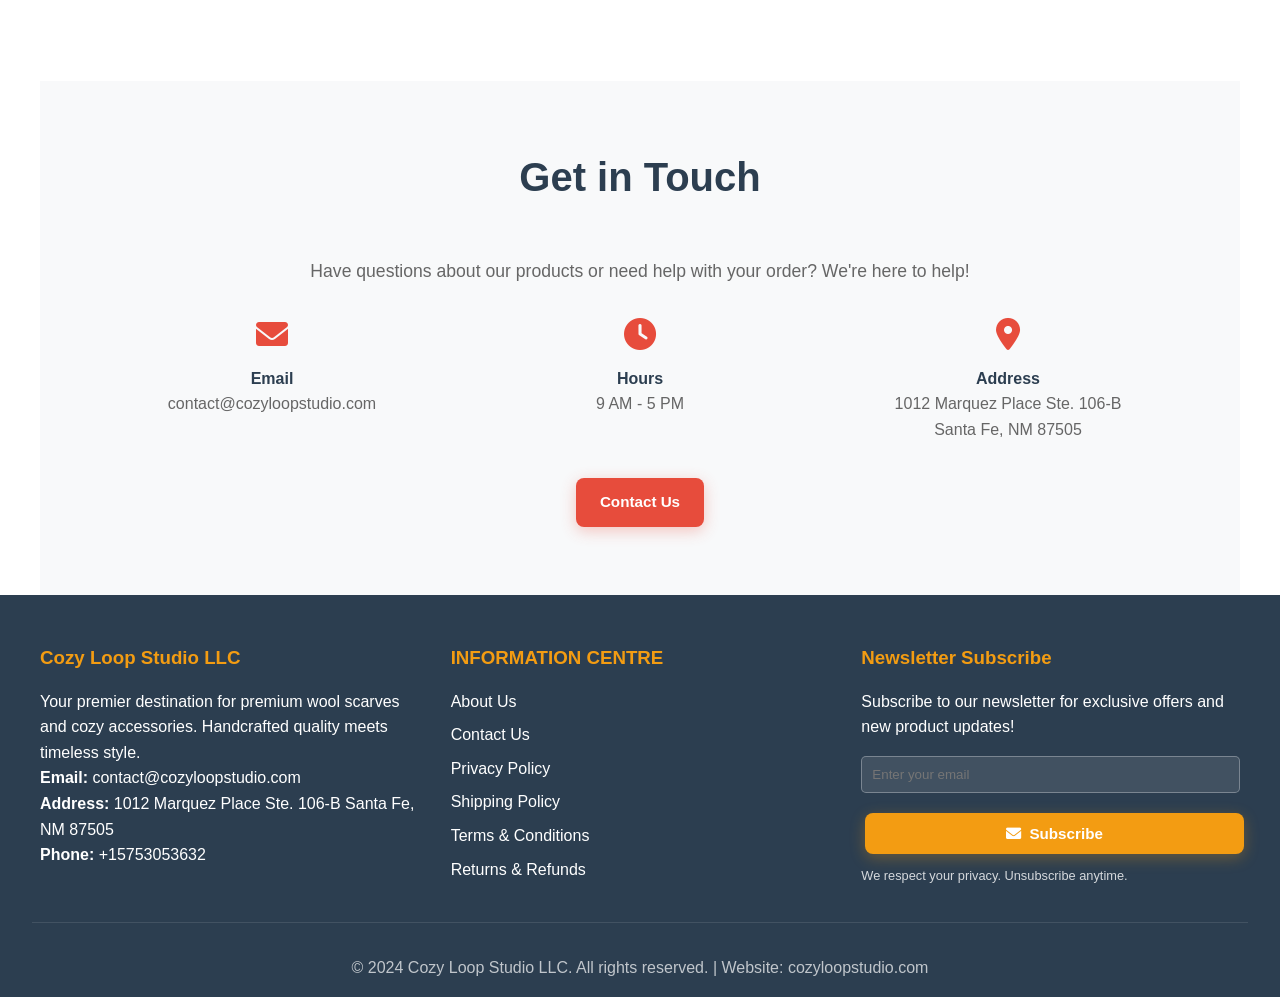
==== commit 23f39383: "first commit" ====
--- a/index.html
+++ b/index.html
@@ -134,7 +134,7 @@
                 <p>Your premier destination for premium wool scarves and cozy accessories. Handcrafted quality meets timeless style.</p>
                 <p><strong>Email:</strong> contact@cozyloopstudio.com</p>
                 <p><strong>Address:</strong> 1012 Marquez Place Ste. 106-B Santa Fe, NM 87505</p>
-                <p><strong>Phone:</strong> +15753053622</p>
+                <p><strong>Phone:</strong> +15753053632</p>
             </div>
             <div class="footer-section">
                 <h3>INFORMATION CENTRE</h3>
